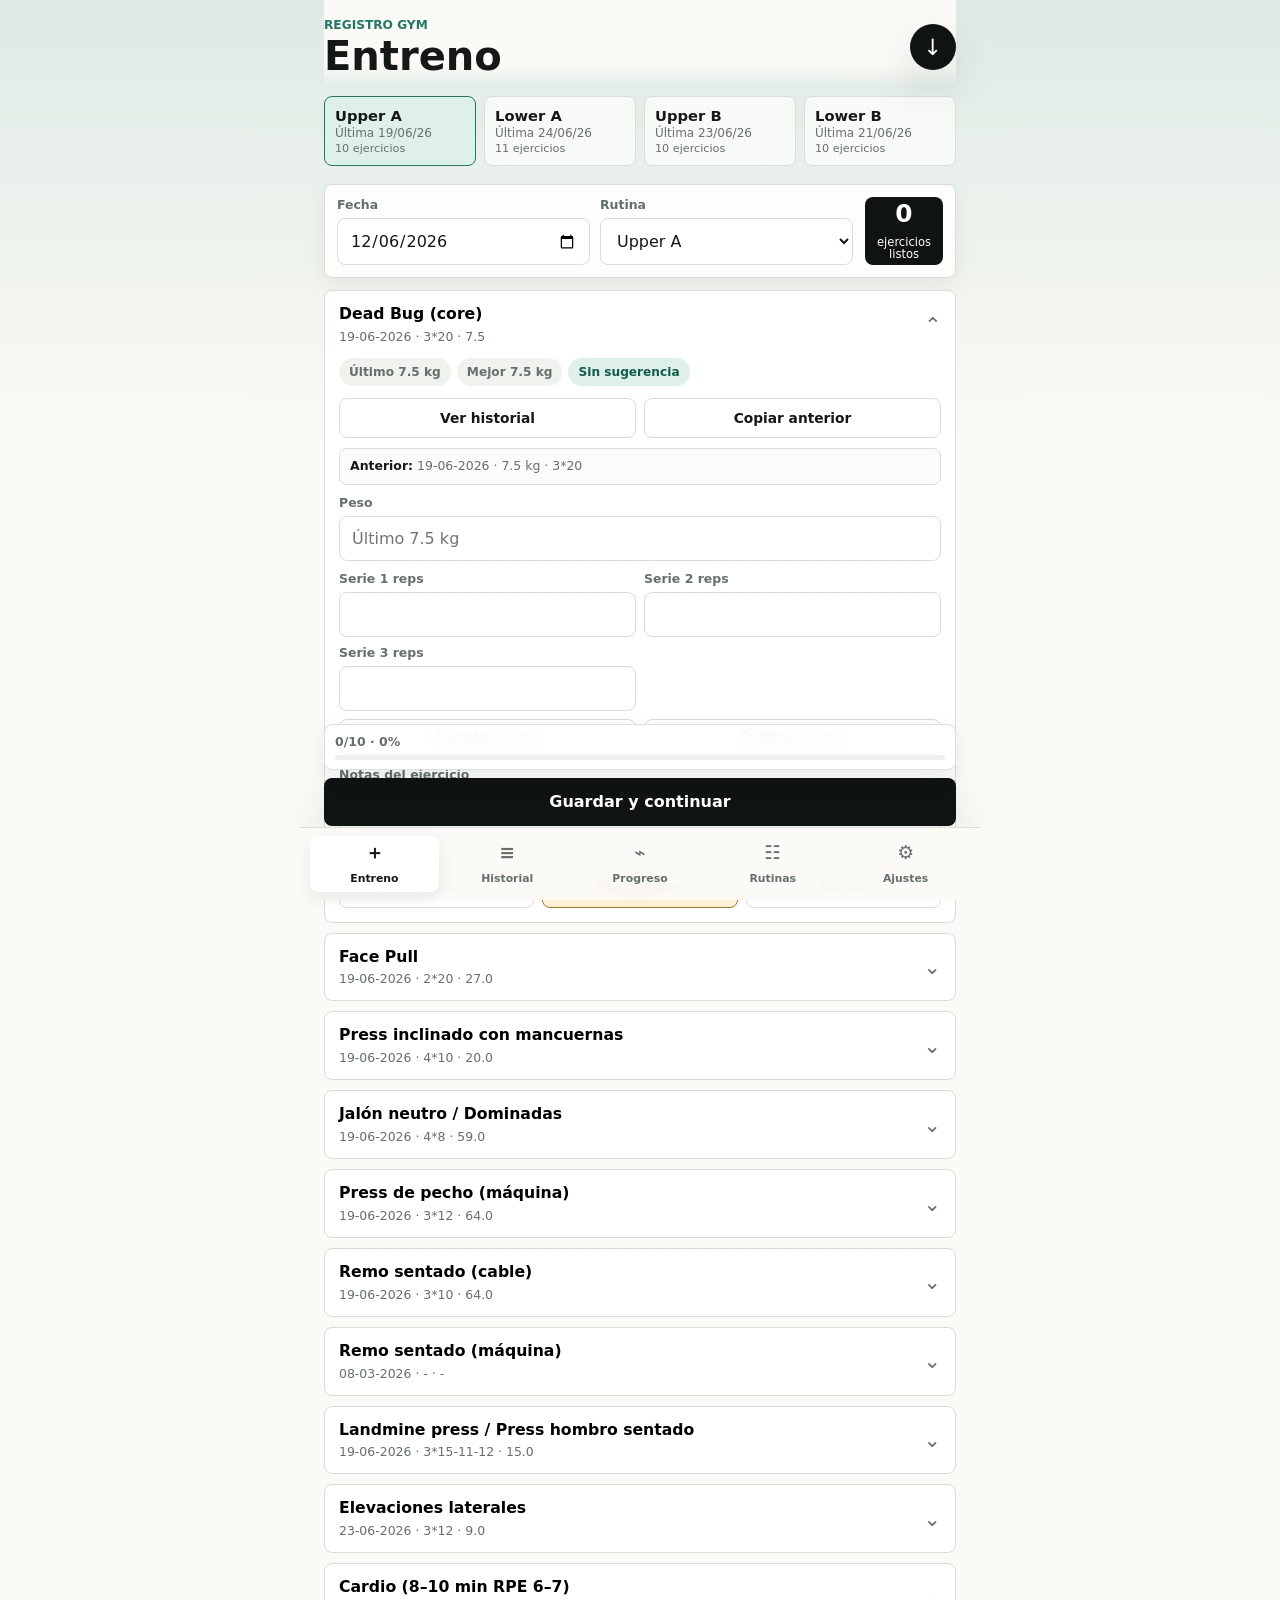
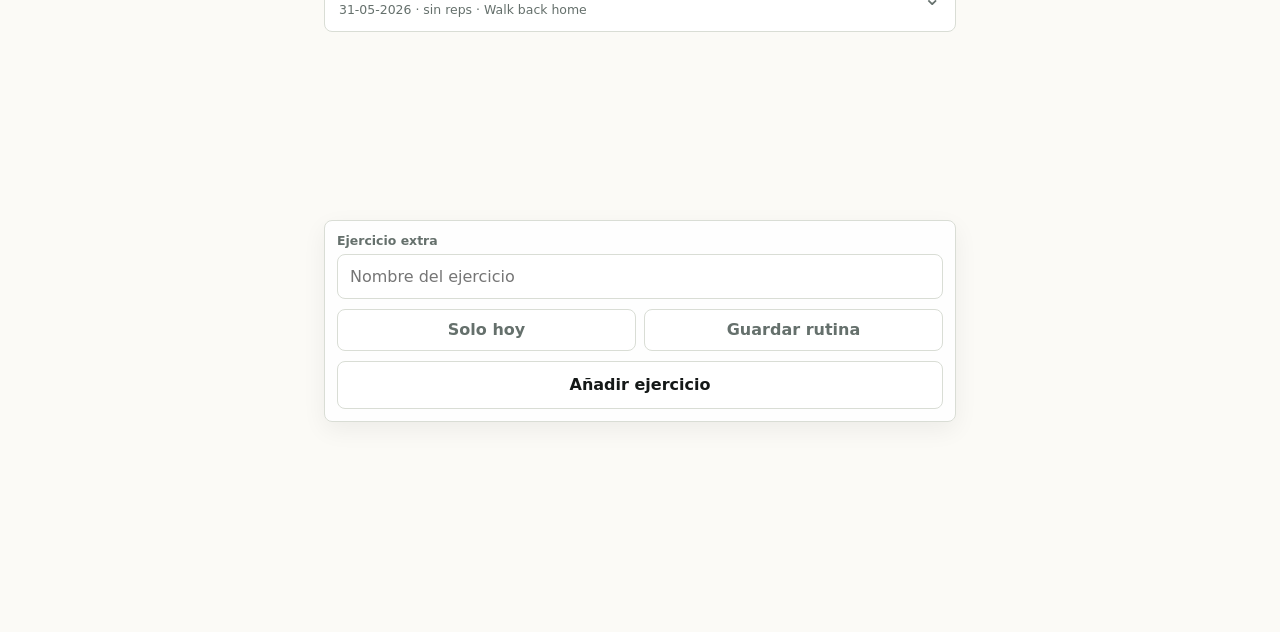
==== preview/save-flow-responsive/index.html @ 77833117 "Add save flow preview page" ====
<!doctype html>
<html lang="es">
  <head>
    <meta charset="utf-8" />
    <meta name="viewport" content="width=device-width, initial-scale=1, viewport-fit=cover" />
    <meta name="theme-color" content="#101313" />
    <title>Registro Gym</title>
    <link rel="manifest" href="./manifest.webmanifest" />
    <link rel="stylesheet" href="./styles.css?v=20260628-save-flow-progress" />
  </head>
  <body>
    <div class="app-shell">
      <header class="topbar">
        <div>
          <p class="eyebrow">Registro Gym</p>
          <h1 id="screenTitle">Entreno</h1>
        </div>
        <button class="icon-button" id="exportCsvButton" type="button" aria-label="Exportar CSV" title="Exportar CSV">
          <span aria-hidden="true">↓</span>
        </button>
      </header>

      <main>
        <section class="view is-active" id="workoutView" aria-labelledby="workoutTab">
          <div class="routine-strip" id="routineStrip"></div>

          <section class="session-panel">
            <div class="session-meta">
              <label>
                <span>Fecha</span>
                <input id="sessionDate" type="date" />
              </label>
              <label>
                <span>Rutina</span>
                <select id="routineSelect"></select>
              </label>
            </div>
            <div class="session-summary">
              <strong id="sessionCount">0</strong>
              <span>ejercicios listos</span>
            </div>
          </section>

          <div class="exercise-list" id="exerciseList"></div>

          <section class="add-exercise-panel">
            <label>
              <span>Ejercicio extra</span>
              <input id="sessionExerciseInput" placeholder="Nombre del ejercicio" />
            </label>
            <div class="add-mode-row">
              <button class="decision-button is-selected" id="addForTodayButton" type="button">Solo hoy</button>
              <button class="decision-button" id="addToRoutineButton" type="button">Guardar rutina</button>
            </div>
            <button class="secondary-button" id="addSessionExerciseButton" type="button">Añadir ejercicio</button>
          </section>

          <div class="sticky-actions">
            <div class="sticky-progress" aria-live="polite">
              <div class="sticky-progress-meta">
                <span id="stickyProgressText">0/0 · 0%</span>
              </div>
              <div class="sticky-progress-track" aria-hidden="true">
                <span id="stickyProgressFill"></span>
              </div>
            </div>
            <button class="primary-button" id="saveProgressButton" type="button">Guardar y continuar</button>
            <button class="secondary-button finish-button" id="finishSessionButton" type="button" hidden>Guardar y terminar</button>
          </div>
        </section>

        <section class="view" id="historyView" aria-labelledby="historyTab">
          <div class="search-row">
            <input id="historySearch" type="search" placeholder="Buscar ejercicio o rutina" />
          </div>
          <div class="history-list" id="historyList"></div>
        </section>

        <section class="view" id="progressView" aria-labelledby="progressTab">
          <section class="metrics-panel">
            <label>
              <span>Fecha</span>
              <input id="metricDate" type="date" />
            </label>
            <label>
              <span>Peso corporal</span>
              <input id="bodyWeightInput" inputmode="decimal" placeholder="kg" />
            </label>
            <label>
              <span>Cintura</span>
              <input id="waistInput" inputmode="decimal" placeholder="cm" />
            </label>
            <button class="secondary-button" id="saveMetricButton" type="button">Añadir medida</button>
          </section>
          <div class="chart-wrap">
            <canvas id="bodyChart" width="720" height="360"></canvas>
          </div>
          <div class="metric-list" id="metricList"></div>
        </section>

        <section class="view" id="routinesView" aria-labelledby="routinesTab">
          <section class="settings-panel">
            <h2>Nueva rutina</h2>
            <div class="routine-create-row">
              <input id="newRoutineInput" placeholder="Nombre de rutina" />
              <button class="secondary-button" id="createRoutineButton" type="button">Crear</button>
            </div>
          </section>
          <div class="routine-manager-list" id="routineManagerList"></div>
        </section>

        <section class="view" id="settingsView" aria-labelledby="settingsTab">
          <section class="settings-panel">
            <h2>Datos</h2>
            <p>La app guarda todo en este navegador. Puedes sacar copia o restaurarla cuando cambies de móvil.</p>
            <div class="settings-actions">
              <button class="secondary-button" id="exportJsonButton" type="button">Exportar copia</button>
              <label class="file-button">
                Importar copia
                <input id="importJsonInput" type="file" accept="application/json" />
              </label>
            </div>
          </section>
          <section class="settings-panel">
            <h2>Progresión</h2>
            <p>Marca “subir” cuando completes el rango con buena técnica. La siguiente vez verás una sugerencia automática.</p>
            <div class="progression-grid">
              <label>
                <span>Subida mancuernas</span>
                <input id="dumbbellStep" inputmode="decimal" />
              </label>
              <label>
                <span>Subida máquina/barra</span>
                <input id="machineStep" inputmode="decimal" />
              </label>
            </div>
          </section>
          <section class="settings-panel">
            <h2>Email resumen</h2>
            <p>Después de guardar en este navegador, la app puede abrir un correo ya preparado para enviártelo.</p>
            <label class="toggle-row">
              <input id="emailSummaryEnabled" type="checkbox" />
              <span>Abrir email resumen al guardar</span>
            </label>
          </section>
        </section>
      </main>

      <nav class="tabbar" aria-label="Navegación principal">
        <button class="tab is-active" id="workoutTab" data-view="workoutView" type="button">
          <span aria-hidden="true">＋</span>
          <span>Entreno</span>
        </button>
        <button class="tab" id="historyTab" data-view="historyView" type="button">
          <span aria-hidden="true">≡</span>
          <span>Historial</span>
        </button>
        <button class="tab" id="progressTab" data-view="progressView" type="button">
          <span aria-hidden="true">⌁</span>
          <span>Progreso</span>
        </button>
        <button class="tab" id="routinesTab" data-view="routinesView" type="button">
          <span aria-hidden="true">☷</span>
          <span>Rutinas</span>
        </button>
        <button class="tab" id="settingsTab" data-view="settingsView" type="button">
          <span aria-hidden="true">⚙</span>
          <span>Ajustes</span>
        </button>
      </nav>
    </div>

    <template id="exerciseCardTemplate">
      <article class="exercise-card">
        <button class="exercise-head" type="button">
          <span>
            <strong class="exercise-name"></strong>
            <small class="exercise-stats"></small>
          </span>
          <span class="chevron" aria-hidden="true">⌄</span>
        </button>
        <div class="exercise-body">
          <div class="quick-stats">
            <span class="pill last-pill"></span>
            <span class="pill best-pill"></span>
            <span class="pill suggest-pill"></span>
          </div>
          <div class="exercise-actions">
            <button class="history-button" type="button">Ver historial</button>
            <button class="copy-previous-button" type="button">Copiar anterior</button>
          </div>
          <div class="previous-summary"></div>
          <div class="set-grid">
            <label>
              <span>Peso</span>
              <input class="weight-input" inputmode="decimal" placeholder="kg" />
            </label>
          </div>
          <div class="sets-panel">
            <div class="sets-list"></div>
            <div class="sets-actions">
              <button class="small-action-button add-set-button" type="button">Añadir serie</button>
              <button class="small-action-button remove-set-button" type="button">Quitar serie</button>
            </div>
          </div>
          <div class="legacy-reps"></div>
          <label class="notes-field">
            <span>Notas del ejercicio</span>
            <textarea class="notes-input" rows="2" placeholder="Cambié de máquina, banco a 30°, última serie dura..."></textarea>
          </label>
          <div class="decision-row">
            <button class="decision-button" data-decision="progress" type="button">Subir</button>
            <button class="decision-button" data-decision="hold" type="button">Mantener</button>
            <button class="decision-button" data-decision="deload" type="button">Bajar</button>
          </div>
        </div>
      </article>
    </template>

    <div class="toast" id="toast" role="status" aria-live="polite"></div>
    <div class="modal" id="exerciseModal" aria-hidden="true">
      <div class="modal-backdrop" data-close-modal></div>
      <section class="modal-sheet" role="dialog" aria-modal="true" aria-labelledby="modalTitle">
        <header class="modal-head">
          <div>
            <p class="eyebrow">Historial</p>
            <h2 id="modalTitle"></h2>
          </div>
          <button class="icon-button modal-close" type="button" data-close-modal aria-label="Cerrar" title="Cerrar">×</button>
        </header>
        <div class="exercise-timeline" id="exerciseTimeline"></div>
      </section>
    </div>
    <script src="./seed-history.js?v=20260628-save-flow-progress"></script>
    <script src="./app.js?v=20260628-save-flow-progress"></script>
  </body>
</html>
---- preview/save-flow-responsive/styles.css ----
:root {
  color-scheme: light;
  --ink: #141817;
  --muted: #65706c;
  --line: #d9ddd5;
  --paper: #fbfaf6;
  --surface: #ffffff;
  --dark: #101313;
  --accent: #1f7a64;
  --accent-soft: #dff0ea;
  --amber: #b96f18;
  --rose: #b34b55;
  --shadow: 0 18px 45px rgba(19, 24, 23, 0.12);
  font-family: Inter, ui-sans-serif, system-ui, -apple-system, BlinkMacSystemFont, "Segoe UI", sans-serif;
}

* {
  box-sizing: border-box;
}

html {
  min-height: 100%;
  background: var(--paper);
}

body {
  min-height: 100%;
  margin: 0;
  color: var(--ink);
  background:
    linear-gradient(180deg, rgba(31, 122, 100, 0.13), transparent 28rem),
    var(--paper);
}

body.modal-open {
  overflow: hidden;
}

button,
input,
select,
textarea {
  font: inherit;
}

button {
  cursor: pointer;
}

.app-shell {
  width: min(100%, 680px);
  min-height: 100vh;
  margin: 0 auto;
  padding: env(safe-area-inset-top) 16px calc(92px + env(safe-area-inset-bottom));
}

.topbar {
  position: sticky;
  top: 0;
  z-index: 8;
  display: flex;
  align-items: center;
  justify-content: space-between;
  gap: 16px;
  padding: 18px 0 12px;
  background: linear-gradient(180deg, var(--paper) 72%, rgba(244, 241, 235, 0));
}

.eyebrow {
  margin: 0 0 4px;
  color: var(--accent);
  font-size: 0.76rem;
  font-weight: 800;
  letter-spacing: 0;
  text-transform: uppercase;
}

h1,
h2,
p {
  margin-top: 0;
}

h1 {
  margin-bottom: 0;
  font-size: clamp(1.75rem, 8vw, 2.5rem);
  line-height: 1;
  letter-spacing: 0;
}

h2 {
  font-size: 1rem;
  margin-bottom: 8px;
}

.icon-button {
  display: grid;
  width: 46px;
  height: 46px;
  place-items: center;
  border: 0;
  border-radius: 50%;
  color: #fff;
  background: var(--dark);
  box-shadow: var(--shadow);
  font-size: 1.4rem;
}

.view {
  display: none;
}

.view.is-active {
  display: block;
}

.routine-strip {
  display: grid;
  grid-auto-flow: column;
  grid-auto-columns: minmax(132px, 1fr);
  gap: 8px;
  margin: 8px -16px 14px;
  padding: 0 16px 4px;
  overflow-x: auto;
  scrollbar-width: none;
}

.routine-chip {
  min-height: 70px;
  border: 1px solid var(--line);
  border-radius: 8px;
  padding: 9px 10px;
  color: var(--muted);
  background: rgba(255, 255, 255, 0.72);
  text-align: left;
}

.routine-chip strong,
.routine-chip span,
.routine-chip small {
  display: block;
}

.routine-chip strong {
  color: var(--ink);
  font-size: 0.92rem;
}

.routine-chip span {
  margin-top: 2px;
  font-size: 0.75rem;
}

.routine-chip small {
  margin-top: 2px;
  color: var(--muted);
  font-size: 0.7rem;
}

.routine-chip.is-active {
  border-color: var(--accent);
  background: var(--accent-soft);
}

.session-panel,
.metrics-panel,
.settings-panel,
.add-exercise-panel,
.routine-manager-card {
  border: 1px solid var(--line);
  border-radius: 8px;
  background: rgba(255, 255, 255, 0.86);
  box-shadow: 0 8px 24px rgba(19, 24, 23, 0.06);
}

.session-panel {
  display: grid;
  grid-template-columns: 1fr auto;
  gap: 12px;
  align-items: stretch;
  margin-bottom: 12px;
  padding: 12px;
}

.session-meta,
.progression-grid {
  display: grid;
  grid-template-columns: 1fr 1fr;
  gap: 10px;
}

.session-meta {
  grid-template-columns: 1fr 1fr;
}

label span {
  display: block;
  margin-bottom: 6px;
  color: var(--muted);
  font-size: 0.78rem;
  font-weight: 700;
}

input,
select,
textarea {
  width: 100%;
  max-width: 100%;
  box-sizing: border-box;
  border: 1px solid var(--line);
  border-radius: 8px;
  padding: 12px;
  color: var(--ink);
  background: #fff;
  outline: none;
}

textarea {
  resize: vertical;
}

input:focus,
select:focus,
textarea:focus {
  border-color: var(--accent);
  box-shadow: 0 0 0 3px rgba(31, 122, 100, 0.14);
}

.session-summary {
  display: grid;
  grid-column: 2;
  grid-row: 1;
  min-width: 78px;
  place-items: center;
  border-radius: 8px;
  color: #fff;
  background: var(--dark);
  text-align: center;
}

.session-summary strong {
  font-size: 1.55rem;
  line-height: 1;
}

.session-summary span {
  max-width: 64px;
  font-size: 0.72rem;
  line-height: 1.05;
}

.exercise-list,
.history-list,
.metric-list,
.routine-manager-list {
  display: grid;
  gap: 10px;
}

#workoutView .exercise-list {
  padding-bottom: clamp(8rem, 20vh, 11rem);
}

.exercise-card {
  border: 1px solid var(--line);
  border-radius: 8px;
  overflow: hidden;
  background: var(--surface);
}

.exercise-card.is-complete {
  border-color: #1f7a64;
  background: #f2fbf6;
  box-shadow: 0 8px 24px rgba(31, 122, 100, 0.12);
}

.exercise-card.is-complete .exercise-head {
  background: #dff0ea;
}

.exercise-card.is-complete .exercise-name::after {
  content: " ✓";
  color: #0e5d4a;
}

.exercise-card.is-complete .exercise-stats {
  color: #0e5d4a;
  font-weight: 800;
}

.exercise-stats .complete-label {
  color: #0e5d4a;
}

.exercise-stats .status-badge {
  display: inline-flex;
  margin: 3px 4px 0;
  vertical-align: middle;
}

.exercise-head {
  display: flex;
  width: 100%;
  align-items: center;
  justify-content: space-between;
  gap: 14px;
  border: 0;
  padding: 14px;
  background: transparent;
  text-align: left;
}

.exercise-name,
.exercise-stats {
  display: block;
}

.exercise-name {
  font-size: 0.98rem;
  line-height: 1.2;
}

.exercise-stats {
  margin-top: 5px;
  color: var(--muted);
  font-size: 0.78rem;
}

.chevron {
  flex: 0 0 auto;
  color: var(--muted);
  font-size: 1.3rem;
}

.exercise-card.is-open .chevron {
  transform: rotate(180deg);
}

.exercise-body {
  display: none;
  padding: 0 14px 14px;
}

.exercise-card.is-open .exercise-body {
  display: block;
}

.quick-stats {
  display: flex;
  flex-wrap: wrap;
  gap: 6px;
  margin-bottom: 12px;
}

.exercise-actions {
  display: grid;
  grid-template-columns: 1fr 1fr;
  gap: 8px;
  margin-bottom: 10px;
}

.history-button,
.copy-previous-button {
  display: inline-flex;
  width: 100%;
  min-height: 40px;
  align-items: center;
  justify-content: center;
  border: 1px solid var(--line);
  border-radius: 8px;
  color: var(--ink);
  background: #fff;
  font-size: 0.86rem;
  font-weight: 850;
}

.copy-previous-button:disabled {
  color: #9aa29e;
  background: #f2f4f1;
}

.previous-summary,
.legacy-reps {
  margin-bottom: 10px;
  border: 1px solid var(--line);
  border-radius: 8px;
  padding: 9px 10px;
  color: var(--muted);
  background: #fbfcfa;
  font-size: 0.78rem;
  line-height: 1.35;
}

.previous-summary strong,
.legacy-reps strong {
  color: var(--ink);
}

.previous-summary small {
  display: block;
  margin-top: 4px;
}

.pill {
  border-radius: 999px;
  padding: 7px 10px;
  color: var(--muted);
  background: #f0f2ee;
  font-size: 0.76rem;
  font-weight: 700;
}

.suggest-pill {
  color: #0e5d4a;
  background: var(--accent-soft);
}

.set-grid {
  display: grid;
  grid-template-columns: 1fr;
  gap: 10px;
}

.sets-panel {
  display: grid;
  gap: 8px;
  margin-top: 10px;
}

.sets-list {
  display: grid;
  grid-template-columns: repeat(2, minmax(0, 1fr));
  gap: 8px;
}

.set-reps-row {
  min-width: 0;
}

.sets-actions {
  display: grid;
  grid-template-columns: 1fr 1fr;
  gap: 8px;
}

.small-action-button {
  min-height: 38px;
  border: 1px solid var(--line);
  border-radius: 8px;
  color: var(--ink);
  background: #fff;
  font-weight: 800;
}

.small-action-button:disabled {
  color: #9aa29e;
  background: #f2f4f1;
}

.notes-field {
  display: block;
  margin-top: 10px;
}

.decision-row {
  display: grid;
  grid-template-columns: repeat(3, 1fr);
  gap: 8px;
  margin-top: 10px;
}

.add-exercise-panel {
  display: grid;
  gap: 10px;
  margin-top: 12px;
  padding: 12px;
}

.add-mode-row {
  display: grid;
  grid-template-columns: 1fr 1fr;
  gap: 8px;
}

.decision-button {
  min-height: 42px;
  border: 1px solid var(--line);
  border-radius: 8px;
  color: var(--muted);
  background: #fff;
  font-weight: 800;
}

.decision-button.is-selected[data-decision="progress"] {
  border-color: var(--accent);
  color: #0e5d4a;
  background: var(--accent-soft);
}

.decision-button.is-selected[data-decision="hold"] {
  border-color: var(--amber);
  color: #7c4708;
  background: #fff0d8;
}

.decision-button.is-selected[data-decision="deload"] {
  border-color: var(--rose);
  color: #7d2f37;
  background: #ffe5e8;
}

.sticky-actions {
  position: sticky;
  bottom: calc(74px + env(safe-area-inset-bottom));
  z-index: 5;
  display: grid;
  gap: 8px;
  margin-top: 16px;
}

.sticky-progress {
  display: grid;
  gap: 6px;
  border: 1px solid rgba(217, 221, 213, 0.88);
  border-radius: 8px;
  padding: 9px 10px;
  background: rgba(255, 255, 255, 0.94);
  box-shadow: 0 8px 22px rgba(19, 24, 23, 0.08);
  backdrop-filter: blur(14px);
}

.sticky-progress-meta {
  display: flex;
  align-items: center;
  justify-content: space-between;
  color: var(--muted);
  font-size: 0.78rem;
  font-weight: 850;
}

.sticky-progress-track {
  height: 5px;
  border-radius: 999px;
  background: #eef1ed;
  overflow: hidden;
}

.sticky-progress-track span {
  display: block;
  width: 0%;
  height: 100%;
  border-radius: inherit;
  background: var(--accent);
  transition: width 180ms ease;
}

.primary-button,
.secondary-button,
.file-button {
  display: inline-flex;
  min-height: 48px;
  align-items: center;
  justify-content: center;
  border-radius: 8px;
  padding: 0 16px;
  font-weight: 850;
}

.primary-button {
  width: 100%;
  border: 0;
  color: #fff;
  background: var(--dark);
  box-shadow: var(--shadow);
}

.finish-button[hidden] {
  display: none;
}

.secondary-button,
.file-button {
  border: 1px solid var(--line);
  color: var(--ink);
  background: #fff;
}

.search-row {
  margin-bottom: 12px;
}

.history-item,
.metric-item {
  border: 1px solid var(--line);
  border-radius: 8px;
  padding: 12px;
  background: var(--surface);
}

.history-top,
.metric-item {
  display: flex;
  align-items: flex-start;
  justify-content: space-between;
  gap: 12px;
}

.history-top strong {
  display: block;
  line-height: 1.2;
}

.history-top small,
.history-detail,
.metric-item span {
  color: var(--muted);
  font-size: 0.8rem;
}

.history-detail {
  margin-top: 8px;
}

.status-badge {
  flex: 0 0 auto;
  border-radius: 999px;
  padding: 5px 8px;
  background: #f0f2ee;
  font-size: 0.72rem;
  font-weight: 800;
}

.status-progress {
  color: #0e5d4a;
  background: var(--accent-soft);
}

.status-hold {
  color: #7c4708;
  background: #fff0d8;
}

.status-deload {
  color: #7d2f37;
  background: #ffe5e8;
}

.metrics-panel,
.settings-panel {
  display: grid;
  gap: 10px;
  margin-bottom: 12px;
  padding: 12px;
}

.chart-wrap {
  margin-bottom: 12px;
  border: 1px solid var(--line);
  border-radius: 8px;
  padding: 10px;
  background: var(--surface);
}

canvas {
  display: block;
  width: 100%;
  height: auto;
}

.settings-panel p {
  margin-bottom: 4px;
  color: var(--muted);
  line-height: 1.45;
}

.settings-actions {
  display: grid;
  grid-template-columns: 1fr 1fr;
  gap: 10px;
}

.toggle-row {
  display: grid;
  grid-template-columns: auto 1fr;
  gap: 10px;
  align-items: center;
  border: 1px solid var(--line);
  border-radius: 8px;
  padding: 12px;
  background: #fff;
}

.toggle-row input {
  width: 20px;
  height: 20px;
}

.toggle-row span {
  margin: 0;
  color: var(--ink);
  font-size: 0.9rem;
}

.routine-create-row {
  display: grid;
  grid-template-columns: 1fr auto;
  gap: 10px;
}

.routine-manager-card {
  display: grid;
  gap: 10px;
  padding: 12px;
}

.routine-manager-head {
  display: grid;
  grid-template-columns: 1fr auto;
  gap: 8px;
  align-items: center;
}

.routine-exercise-list {
  display: grid;
  gap: 6px;
}

.routine-exercise-row {
  display: grid;
  grid-template-columns: 1fr auto;
  gap: 8px;
  align-items: center;
  border: 1px solid var(--line);
  border-radius: 8px;
  padding: 8px 8px 8px 10px;
  background: #fff;
}

.routine-exercise-row span {
  min-width: 0;
  overflow-wrap: anywhere;
  font-size: 0.88rem;
  line-height: 1.25;
}

.small-icon-button {
  display: grid;
  width: 34px;
  height: 34px;
  place-items: center;
  border: 1px solid var(--line);
  border-radius: 8px;
  color: var(--muted);
  background: #fff;
  font-weight: 900;
}

.routine-add-row {
  display: grid;
  grid-template-columns: 1fr auto;
  gap: 8px;
}

.file-button input {
  display: none;
}

.tabbar {
  position: fixed;
  right: 0;
  bottom: 0;
  left: 0;
  z-index: 10;
  display: grid;
  grid-template-columns: repeat(5, 1fr);
  gap: 4px;
  width: min(100%, 680px);
  margin: 0 auto;
  padding: 8px 10px calc(8px + env(safe-area-inset-bottom));
  border-top: 1px solid rgba(217, 221, 213, 0.9);
  background: rgba(251, 250, 246, 0.94);
  backdrop-filter: blur(18px);
}

.tab {
  display: grid;
  min-width: 0;
  min-height: 56px;
  place-items: center;
  border: 0;
  border-radius: 8px;
  color: var(--muted);
  background: transparent;
  font-size: 0.68rem;
  font-weight: 800;
}

.tab span:first-child {
  font-size: 1.18rem;
  line-height: 1;
}

.tab.is-active {
  color: var(--ink);
  background: #fff;
  box-shadow: 0 6px 18px rgba(19, 24, 23, 0.08);
}

.toast {
  position: fixed;
  right: 16px;
  bottom: calc(90px + env(safe-area-inset-bottom));
  left: 16px;
  z-index: 20;
  display: none;
  max-width: 480px;
  margin: 0 auto;
  border-radius: 8px;
  padding: 12px 14px;
  color: #fff;
  background: var(--dark);
  box-shadow: var(--shadow);
  text-align: center;
  font-weight: 800;
}

.toast.is-visible {
  display: block;
}

.modal {
  position: fixed;
  inset: 0;
  z-index: 30;
  display: none;
}

.modal.is-open {
  display: block;
}

.modal-backdrop {
  position: absolute;
  inset: 0;
  background: rgba(16, 19, 19, 0.48);
}

.modal-sheet {
  position: absolute;
  right: 0;
  bottom: 0;
  left: 0;
  display: grid;
  grid-template-rows: auto 1fr;
  width: min(100%, 680px);
  max-height: min(78vh, 720px);
  margin: 0 auto;
  border-radius: 8px 8px 0 0;
  background: var(--paper);
  box-shadow: 0 -24px 60px rgba(16, 19, 19, 0.24);
  overflow: hidden;
}

.modal-head {
  display: flex;
  align-items: flex-start;
  justify-content: space-between;
  gap: 12px;
  padding: 16px;
  border-bottom: 1px solid var(--line);
  background: rgba(255, 255, 255, 0.84);
}

.modal-head h2 {
  margin-bottom: 0;
  font-size: 1.08rem;
  line-height: 1.2;
}

.modal-close {
  width: 42px;
  height: 42px;
  box-shadow: none;
  font-size: 1.35rem;
}

.exercise-timeline {
  display: grid;
  align-content: start;
  gap: 8px;
  padding: 12px 16px calc(18px + env(safe-area-inset-bottom));
  overflow-y: auto;
}

.timeline-row,
.timeline-empty {
  border: 1px solid var(--line);
  border-radius: 8px;
  background: var(--surface);
}

.timeline-row {
  display: grid;
  grid-template-columns: minmax(74px, 0.7fr) minmax(0, 1.4fr) auto;
  gap: 10px;
  align-items: start;
  padding: 12px;
}

.timeline-date strong,
.timeline-date span,
.timeline-main strong,
.timeline-main span,
.timeline-main small {
  display: block;
}

.timeline-date strong {
  font-size: 0.92rem;
}

.timeline-date span,
.timeline-main span,
.timeline-main small {
  color: var(--muted);
  font-size: 0.78rem;
  line-height: 1.25;
}

.timeline-main strong {
  margin-bottom: 3px;
  font-size: 1rem;
}

.timeline-main small {
  margin-top: 5px;
}

.timeline-empty {
  padding: 16px;
  color: var(--muted);
  text-align: center;
}

@media (min-width: 620px) {
  .app-shell {
    padding-right: 24px;
    padding-left: 24px;
  }

  .routine-strip {
    margin-right: -24px;
    margin-left: -24px;
    padding-right: 24px;
    padding-left: 24px;
  }
}

@media (max-width: 767px) {
  .session-panel {
    grid-template-columns: minmax(0, 1fr);
  }

  .session-meta {
    grid-template-columns: repeat(2, minmax(0, 1fr));
    min-width: 0;
  }

  .session-meta label,
  .session-meta input,
  .session-meta select {
    min-width: 0;
  }

  .session-summary {
    grid-column: auto;
    grid-row: auto;
    min-height: 64px;
  }
}

@media (max-width: 390px) {
  .session-panel,
  .session-meta,
  .sets-list,
  .settings-actions,
  .progression-grid,
  .routine-create-row,
  .routine-manager-head,
  .routine-add-row {
    grid-template-columns: 1fr;
  }

  .session-summary {
    grid-column: auto;
    grid-row: auto;
    min-height: 64px;
  }

  .timeline-row {
    grid-template-columns: 1fr;
  }

  .timeline-row .status-badge {
    justify-self: start;
  }
}
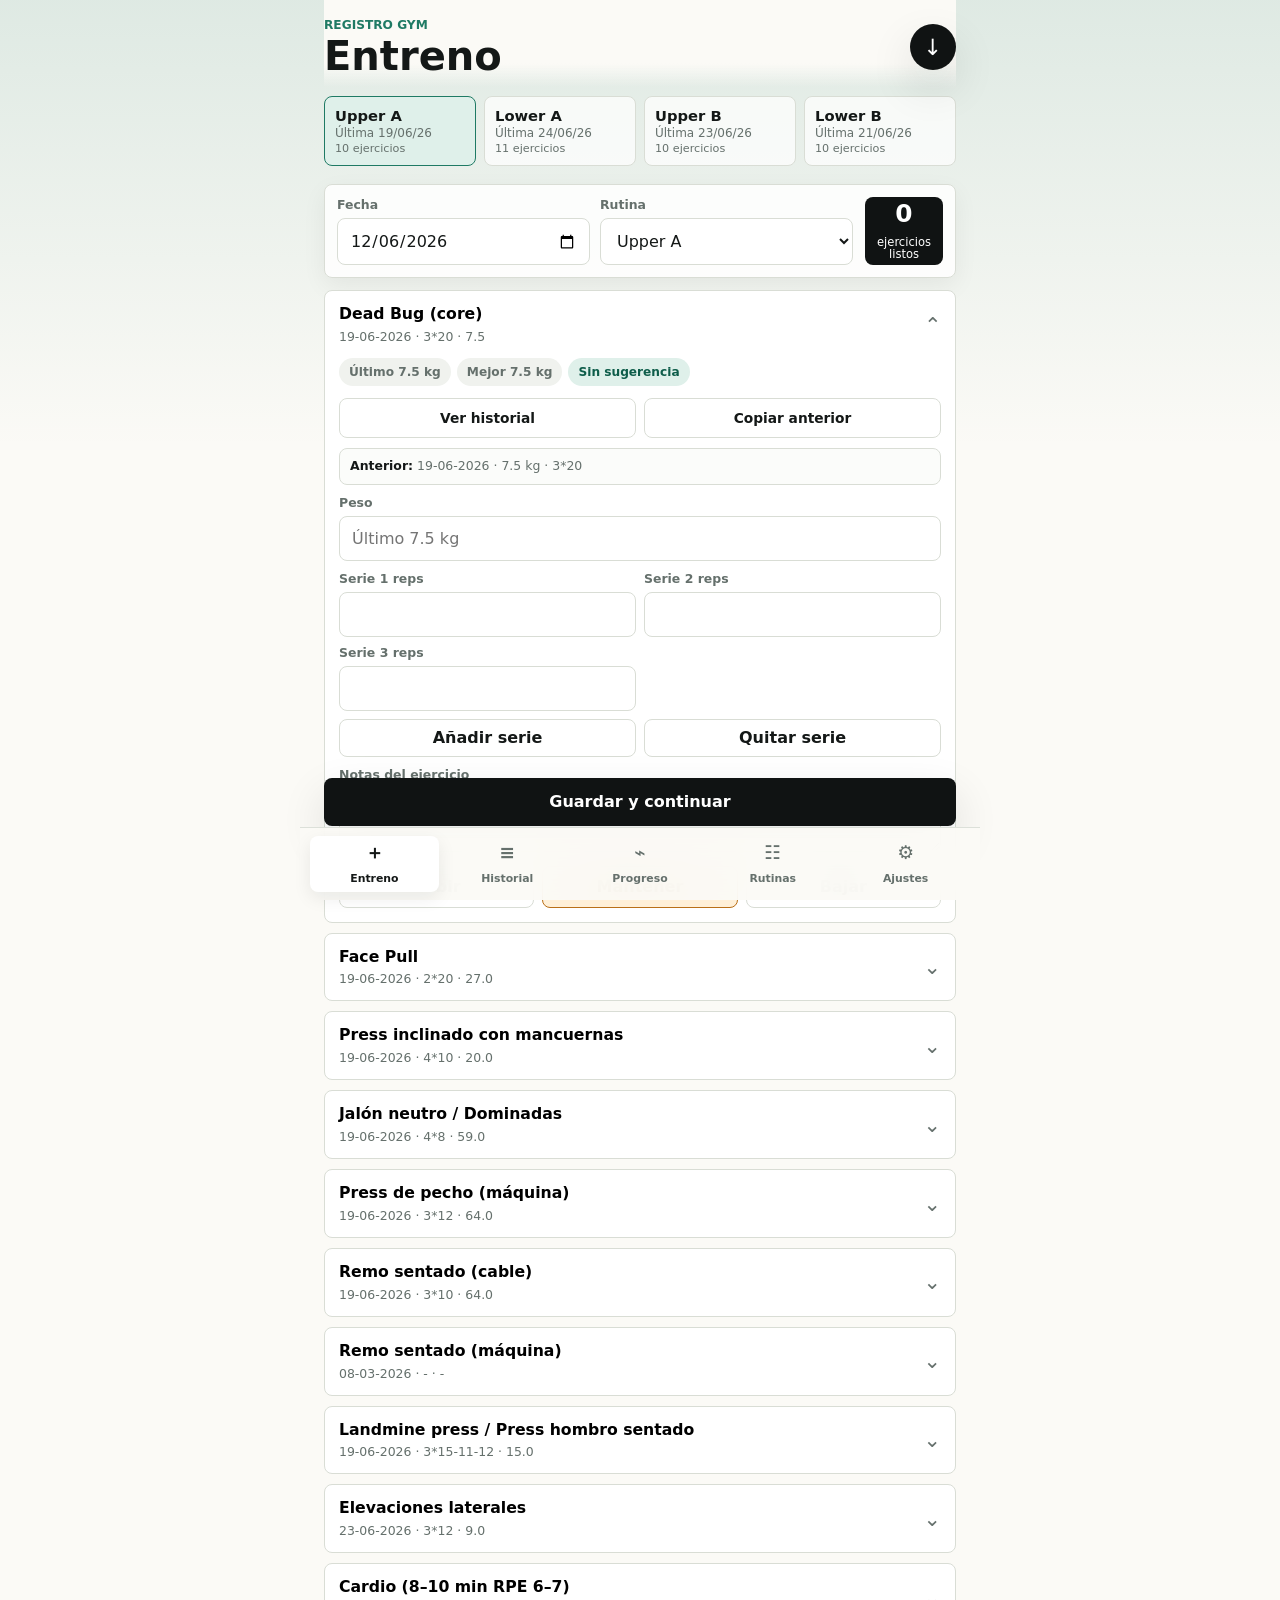
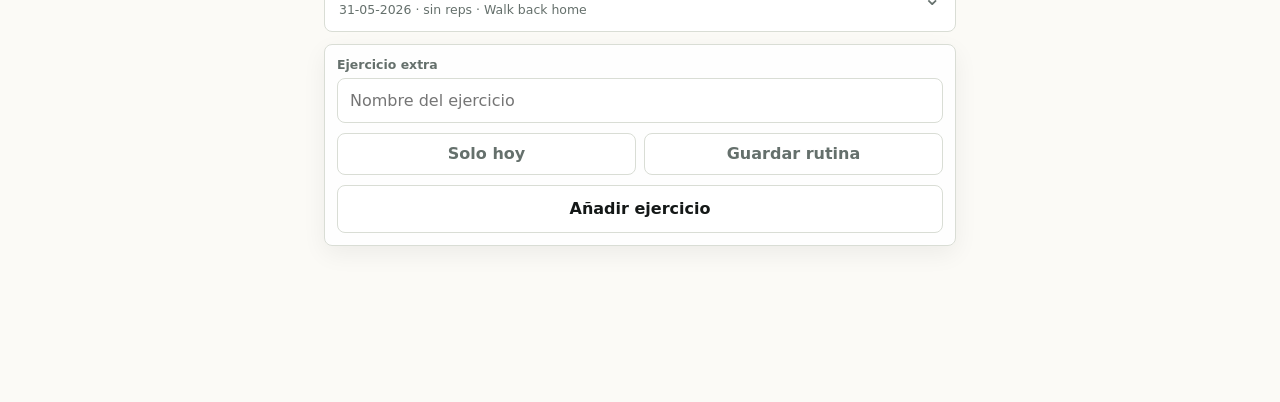
==== commit 2e5ae7bf: "Add save flow preview page" ====
--- a/preview/save-flow-responsive/index.html
+++ b/preview/save-flow-responsive/index.html
@@ -6,7 +6,7 @@
     <meta name="theme-color" content="#101313" />
     <title>Registro Gym</title>
     <link rel="manifest" href="./manifest.webmanifest" />
-    <link rel="stylesheet" href="./styles.css?v=20260628-save-flow-progress" />
+    <link rel="stylesheet" href="./styles.css?v=20260628-save-flow-preview-3" />
   </head>
   <body>
     <div class="app-shell">
@@ -56,14 +56,6 @@
           </section>
 
           <div class="sticky-actions">
-            <div class="sticky-progress" aria-live="polite">
-              <div class="sticky-progress-meta">
-                <span id="stickyProgressText">0/0 · 0%</span>
-              </div>
-              <div class="sticky-progress-track" aria-hidden="true">
-                <span id="stickyProgressFill"></span>
-              </div>
-            </div>
             <button class="primary-button" id="saveProgressButton" type="button">Guardar y continuar</button>
             <button class="secondary-button finish-button" id="finishSessionButton" type="button" hidden>Guardar y terminar</button>
           </div>
@@ -231,7 +223,7 @@
         <div class="exercise-timeline" id="exerciseTimeline"></div>
       </section>
     </div>
-    <script src="./seed-history.js?v=20260628-save-flow-progress"></script>
-    <script src="./app.js?v=20260628-save-flow-progress"></script>
+    <script src="./seed-history.js?v=20260628-save-flow-preview-3"></script>
+    <script src="./app.js?v=20260628-save-flow-preview-3"></script>
   </body>
 </html>
--- a/preview/save-flow-responsive/styles.css
+++ b/preview/save-flow-responsive/styles.css
@@ -257,10 +257,6 @@
   gap: 10px;
 }
 
-#workoutView .exercise-list {
-  padding-bottom: clamp(8rem, 20vh, 11rem);
-}
-
 .exercise-card {
   border: 1px solid var(--line);
   border-radius: 8px;
@@ -516,42 +512,6 @@
   display: grid;
   gap: 8px;
   margin-top: 16px;
-}
-
-.sticky-progress {
-  display: grid;
-  gap: 6px;
-  border: 1px solid rgba(217, 221, 213, 0.88);
-  border-radius: 8px;
-  padding: 9px 10px;
-  background: rgba(255, 255, 255, 0.94);
-  box-shadow: 0 8px 22px rgba(19, 24, 23, 0.08);
-  backdrop-filter: blur(14px);
-}
-
-.sticky-progress-meta {
-  display: flex;
-  align-items: center;
-  justify-content: space-between;
-  color: var(--muted);
-  font-size: 0.78rem;
-  font-weight: 850;
-}
-
-.sticky-progress-track {
-  height: 5px;
-  border-radius: 999px;
-  background: #eef1ed;
-  overflow: hidden;
-}
-
-.sticky-progress-track span {
-  display: block;
-  width: 0%;
-  height: 100%;
-  border-radius: inherit;
-  background: var(--accent);
-  transition: width 180ms ease;
 }
 
 .primary-button,
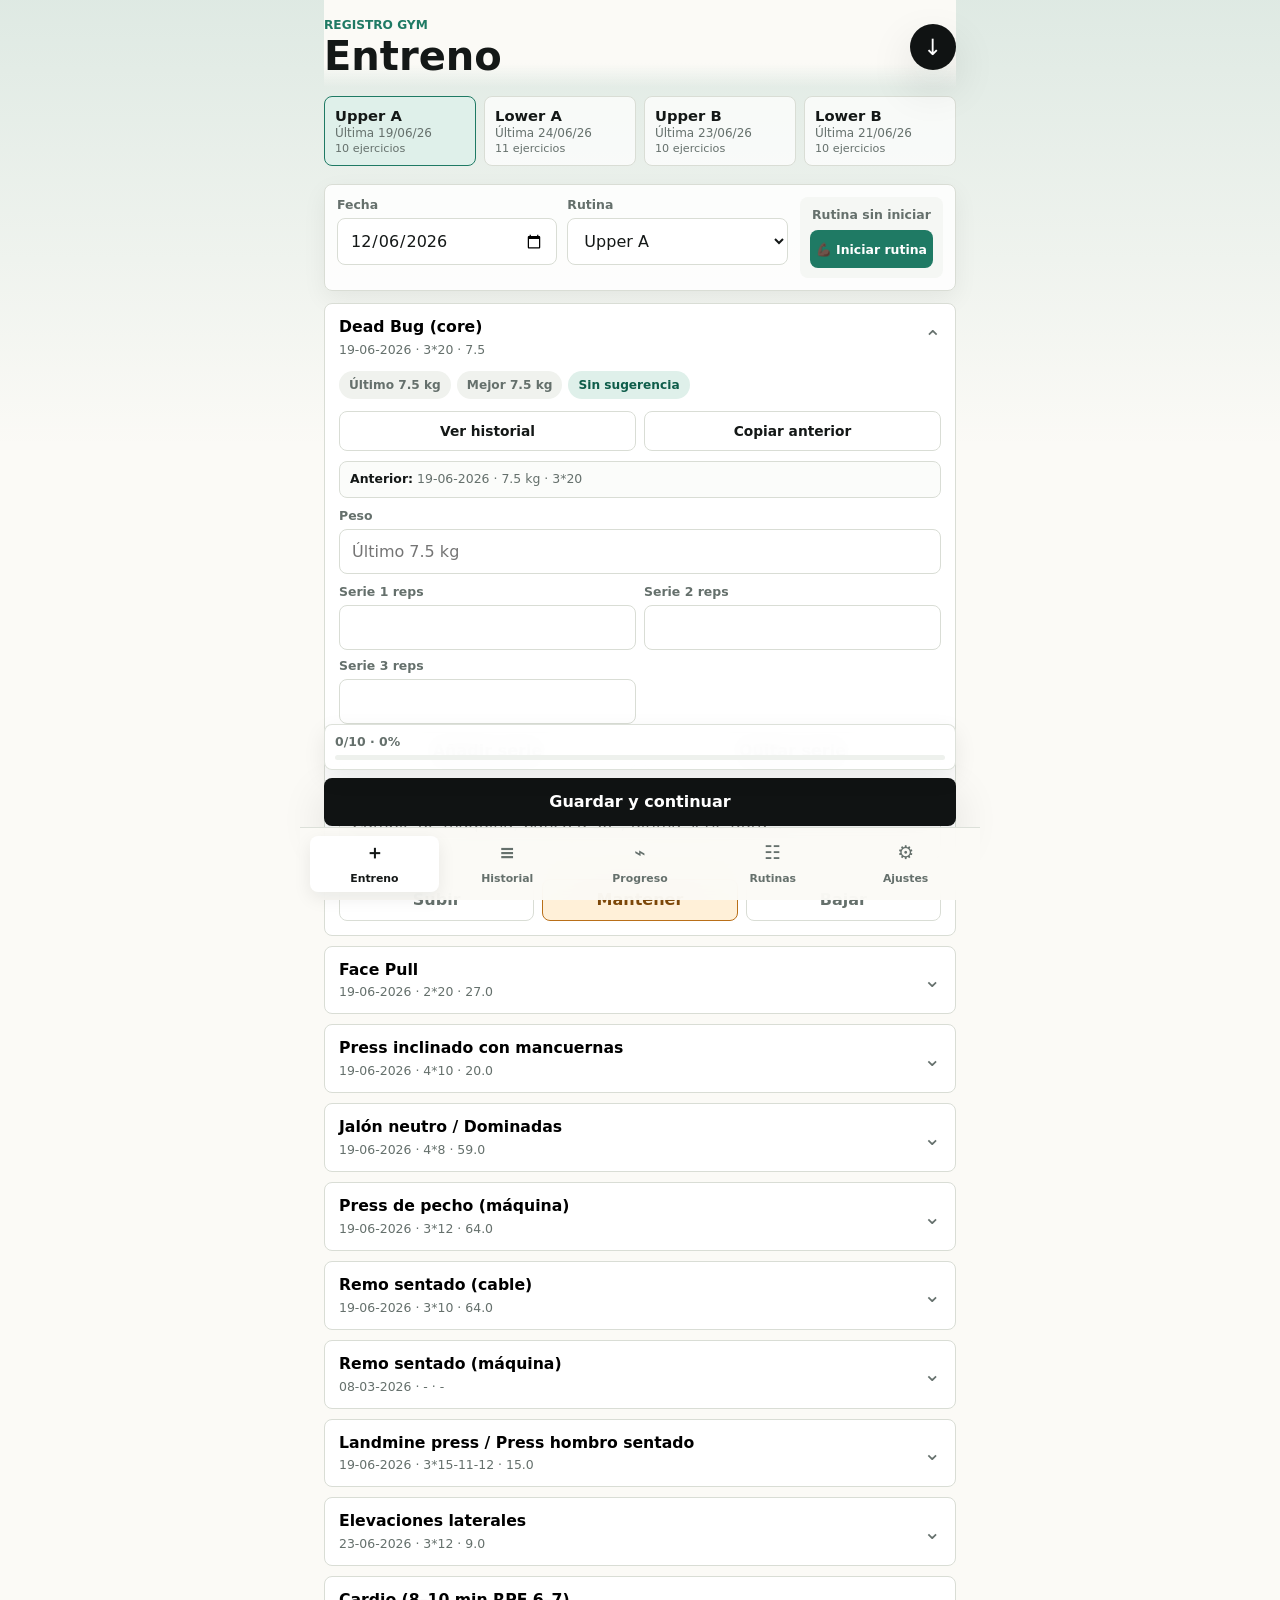
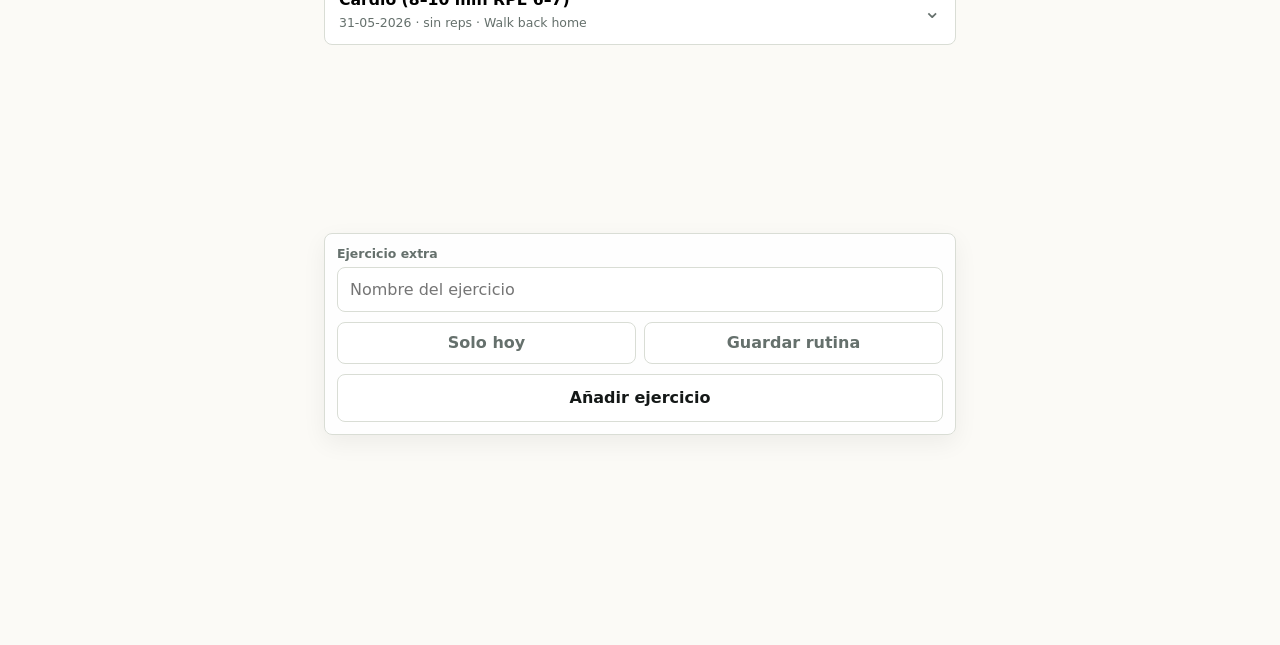
==== commit 568f3b96: "Save flow" ====
--- a/preview/save-flow-responsive/index.html
+++ b/preview/save-flow-responsive/index.html
@@ -6,7 +6,7 @@
     <meta name="theme-color" content="#101313" />
     <title>Registro Gym</title>
     <link rel="manifest" href="./manifest.webmanifest" />
-    <link rel="stylesheet" href="./styles.css?v=20260628-save-flow-preview-3" />
+    <link rel="stylesheet" href="./styles.css?v=20260628-session-timestamps" />
   </head>
   <body>
     <div class="app-shell">
@@ -35,9 +35,18 @@
                 <select id="routineSelect"></select>
               </label>
             </div>
-            <div class="session-summary">
-              <strong id="sessionCount">0</strong>
-              <span>ejercicios listos</span>
+            <div class="session-start-panel" id="sessionStartPanel">
+              <span id="sessionStartStatus">Rutina sin iniciar</span>
+              <button class="start-session-button" id="startSessionButton" type="button">💪🏿 Iniciar rutina</button>
+            </div>
+          </section>
+
+          <section class="long-session-alert" id="longSessionAlert" hidden>
+            <strong>Sesión activa desde hace más de 70 min.</strong>
+            <span>Revisa si quieres guardar y terminar esta rutina.</span>
+            <div>
+              <button class="secondary-button" id="longSessionFinishButton" type="button">Guardar y terminar</button>
+              <button class="secondary-button" id="longSessionContinueButton" type="button">Seguir entrenando</button>
             </div>
           </section>
 
@@ -56,6 +65,14 @@
           </section>
 
           <div class="sticky-actions">
+            <div class="sticky-progress" aria-live="polite">
+              <div class="sticky-progress-meta">
+                <span id="stickyProgressText">0/0 · 0%</span>
+              </div>
+              <div class="sticky-progress-track" aria-hidden="true">
+                <span id="stickyProgressFill"></span>
+              </div>
+            </div>
             <button class="primary-button" id="saveProgressButton" type="button">Guardar y continuar</button>
             <button class="secondary-button finish-button" id="finishSessionButton" type="button" hidden>Guardar y terminar</button>
           </div>
@@ -223,7 +240,7 @@
         <div class="exercise-timeline" id="exerciseTimeline"></div>
       </section>
     </div>
-    <script src="./seed-history.js?v=20260628-save-flow-preview-3"></script>
-    <script src="./app.js?v=20260628-save-flow-preview-3"></script>
+    <script src="./seed-history.js?v=20260628-session-timestamps"></script>
+    <script src="./app.js?v=20260628-session-timestamps"></script>
   </body>
 </html>
--- a/preview/save-flow-responsive/styles.css
+++ b/preview/save-flow-responsive/styles.css
@@ -226,27 +226,54 @@
   box-shadow: 0 0 0 3px rgba(31, 122, 100, 0.14);
 }
 
-.session-summary {
-  display: grid;
-  grid-column: 2;
-  grid-row: 1;
-  min-width: 78px;
-  place-items: center;
+.session-start-panel {
+  display: grid;
+  min-width: 138px;
+  align-content: center;
+  gap: 8px;
+  border-radius: 8px;
+  padding: 10px;
+  color: var(--muted);
+  background: #f5f7f4;
+  text-align: center;
+  font-size: 0.78rem;
+  font-weight: 850;
+}
+
+.session-start-panel.is-started {
+  color: #0e5d4a;
+  background: var(--accent-soft);
+}
+
+.start-session-button {
+  min-height: 38px;
+  border: 0;
   border-radius: 8px;
   color: #fff;
-  background: var(--dark);
-  text-align: center;
-}
-
-.session-summary strong {
-  font-size: 1.55rem;
-  line-height: 1;
-}
-
-.session-summary span {
-  max-width: 64px;
-  font-size: 0.72rem;
-  line-height: 1.05;
+  background: var(--accent);
+  font-weight: 900;
+}
+
+.long-session-alert {
+  display: grid;
+  gap: 8px;
+  margin: -4px 0 12px;
+  border: 1px solid #f0c46d;
+  border-radius: 8px;
+  padding: 10px;
+  color: #6f4308;
+  background: #fff8e8;
+  font-size: 0.82rem;
+}
+
+.long-session-alert[hidden] {
+  display: none;
+}
+
+.long-session-alert div {
+  display: grid;
+  grid-template-columns: 1fr 1fr;
+  gap: 8px;
 }
 
 .exercise-list,
@@ -255,6 +282,10 @@
 .routine-manager-list {
   display: grid;
   gap: 10px;
+}
+
+#workoutView .exercise-list {
+  padding-bottom: clamp(8rem, 20vh, 11rem);
 }
 
 .exercise-card {
@@ -514,6 +545,42 @@
   margin-top: 16px;
 }
 
+.sticky-progress {
+  display: grid;
+  gap: 6px;
+  border: 1px solid rgba(217, 221, 213, 0.88);
+  border-radius: 8px;
+  padding: 9px 10px;
+  background: rgba(255, 255, 255, 0.94);
+  box-shadow: 0 8px 22px rgba(19, 24, 23, 0.08);
+  backdrop-filter: blur(14px);
+}
+
+.sticky-progress-meta {
+  display: flex;
+  align-items: center;
+  justify-content: space-between;
+  color: var(--muted);
+  font-size: 0.78rem;
+  font-weight: 850;
+}
+
+.sticky-progress-track {
+  height: 5px;
+  border-radius: 999px;
+  background: #eef1ed;
+  overflow: hidden;
+}
+
+.sticky-progress-track span {
+  display: block;
+  width: 0%;
+  height: 100%;
+  border-radius: inherit;
+  background: var(--accent);
+  transition: width 180ms ease;
+}
+
 .primary-button,
 .secondary-button,
 .file-button {
@@ -932,10 +999,8 @@
     min-width: 0;
   }
 
-  .session-summary {
-    grid-column: auto;
-    grid-row: auto;
-    min-height: 64px;
+  .session-start-panel {
+    min-width: 0;
   }
 }
 
@@ -951,10 +1016,9 @@
     grid-template-columns: 1fr;
   }
 
-  .session-summary {
-    grid-column: auto;
-    grid-row: auto;
-    min-height: 64px;
+  .session-start-panel,
+  .long-session-alert div {
+    grid-template-columns: 1fr;
   }
 
   .timeline-row {
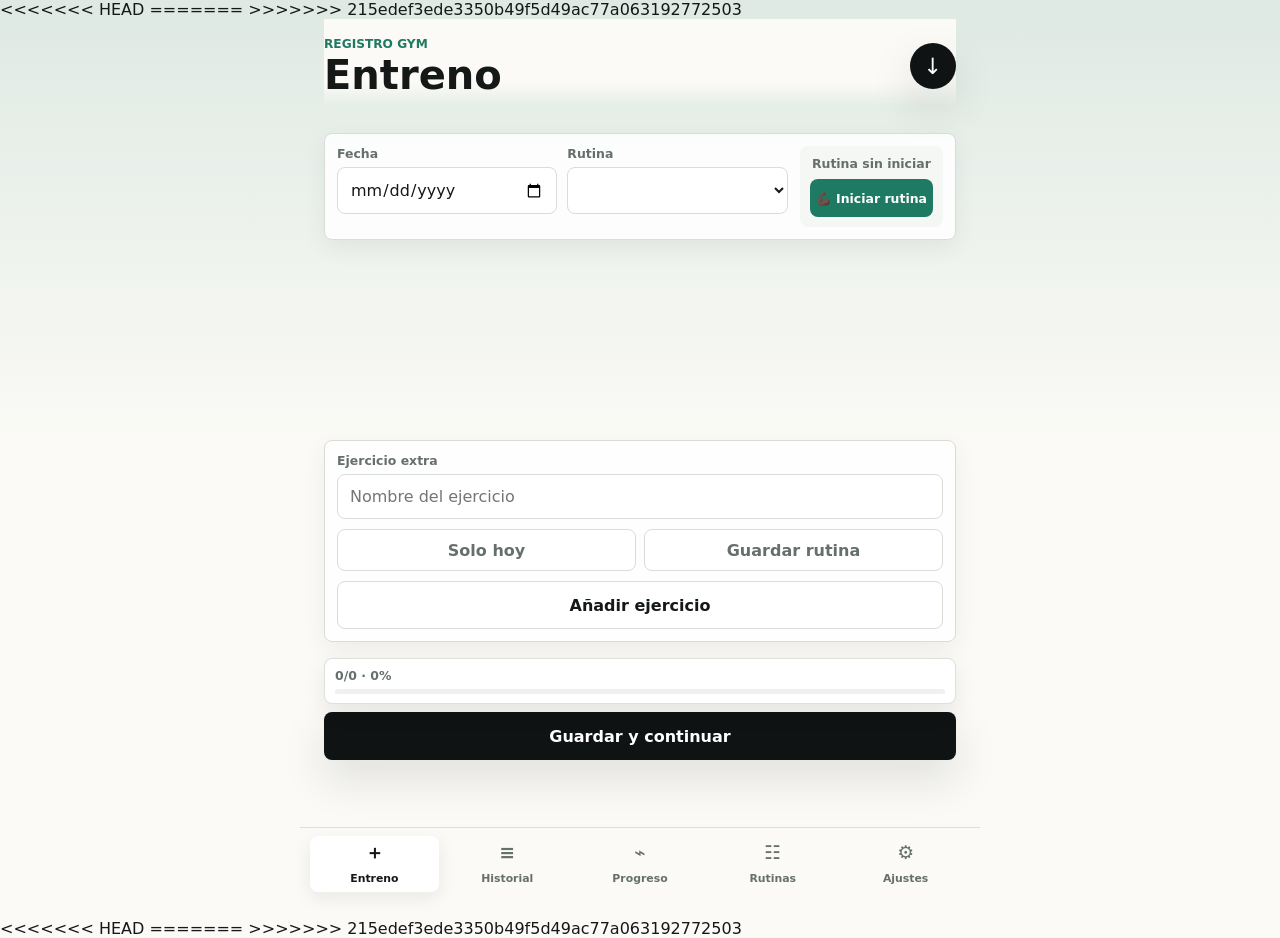
==== commit 6c4281f6: "save-flow-responsive" ====
--- a/preview/save-flow-responsive/index.html
+++ b/preview/save-flow-responsive/index.html
@@ -6,7 +6,11 @@
     <meta name="theme-color" content="#101313" />
     <title>Registro Gym</title>
     <link rel="manifest" href="./manifest.webmanifest" />
+<<<<<<< HEAD
     <link rel="stylesheet" href="./styles.css?v=20260628-session-timestamps" />
+=======
+    <link rel="stylesheet" href="./styles.css?v=20260628-save-flow-progress" />
+>>>>>>> 215edef3ede3350b49f5d49ac77a063192772503
   </head>
   <body>
     <div class="app-shell">
@@ -240,7 +244,12 @@
         <div class="exercise-timeline" id="exerciseTimeline"></div>
       </section>
     </div>
+<<<<<<< HEAD
     <script src="./seed-history.js?v=20260628-session-timestamps"></script>
     <script src="./app.js?v=20260628-session-timestamps"></script>
+=======
+    <script src="./seed-history.js?v=20260628-save-flow-progress"></script>
+    <script src="./app.js?v=20260628-save-flow-progress"></script>
+>>>>>>> 215edef3ede3350b49f5d49ac77a063192772503
   </body>
 </html>
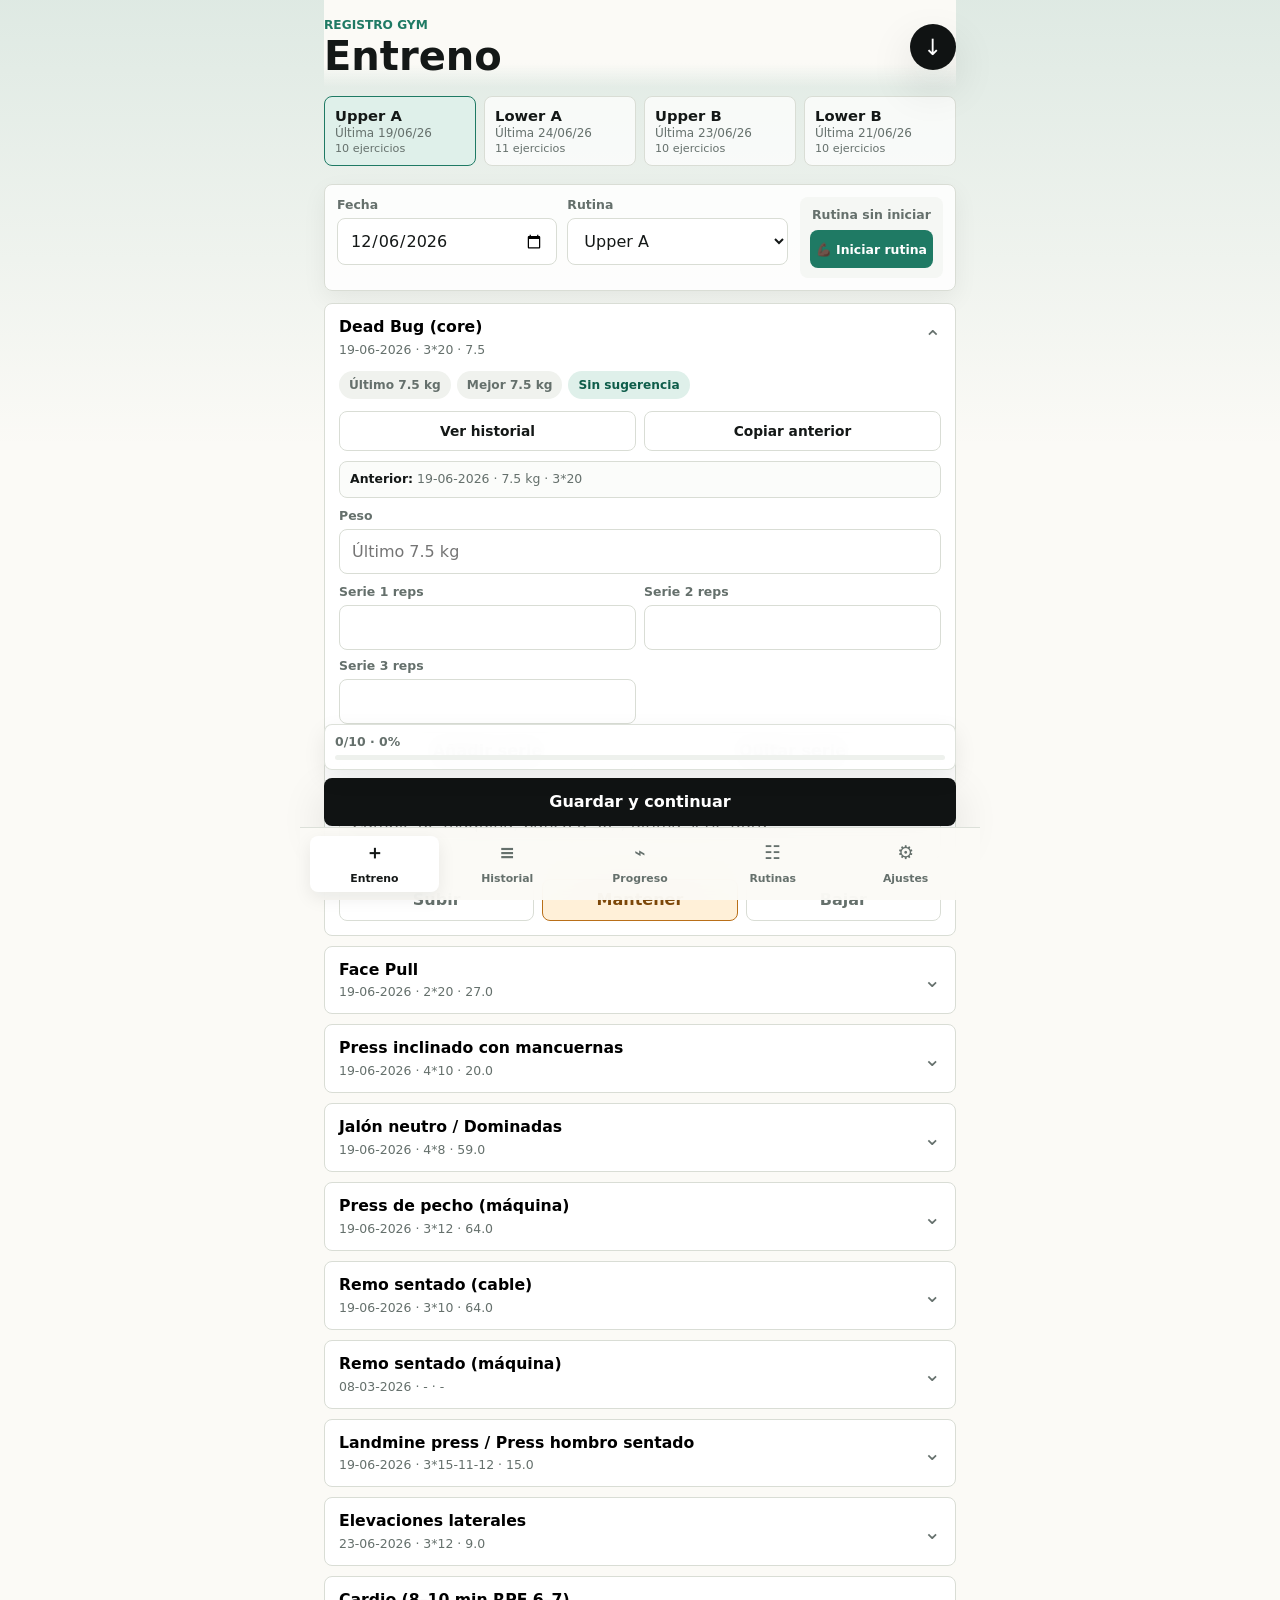
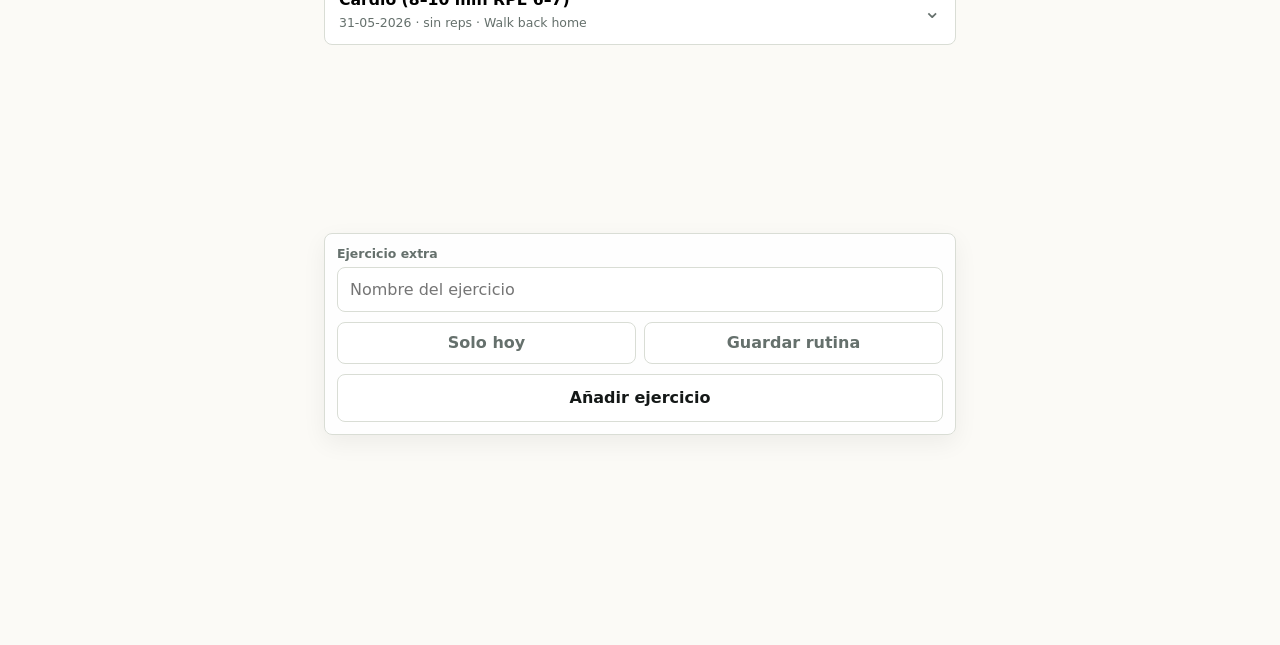
==== commit 46ebe058: "Fix preview conflict markers" ====
--- a/preview/save-flow-responsive/index.html
+++ b/preview/save-flow-responsive/index.html
@@ -6,11 +6,7 @@
     <meta name="theme-color" content="#101313" />
     <title>Registro Gym</title>
     <link rel="manifest" href="./manifest.webmanifest" />
-<<<<<<< HEAD
     <link rel="stylesheet" href="./styles.css?v=20260628-session-timestamps" />
-=======
-    <link rel="stylesheet" href="./styles.css?v=20260628-save-flow-progress" />
->>>>>>> 215edef3ede3350b49f5d49ac77a063192772503
   </head>
   <body>
     <div class="app-shell">
@@ -244,12 +240,7 @@
         <div class="exercise-timeline" id="exerciseTimeline"></div>
       </section>
     </div>
-<<<<<<< HEAD
     <script src="./seed-history.js?v=20260628-session-timestamps"></script>
     <script src="./app.js?v=20260628-session-timestamps"></script>
-=======
-    <script src="./seed-history.js?v=20260628-save-flow-progress"></script>
-    <script src="./app.js?v=20260628-save-flow-progress"></script>
->>>>>>> 215edef3ede3350b49f5d49ac77a063192772503
   </body>
 </html>
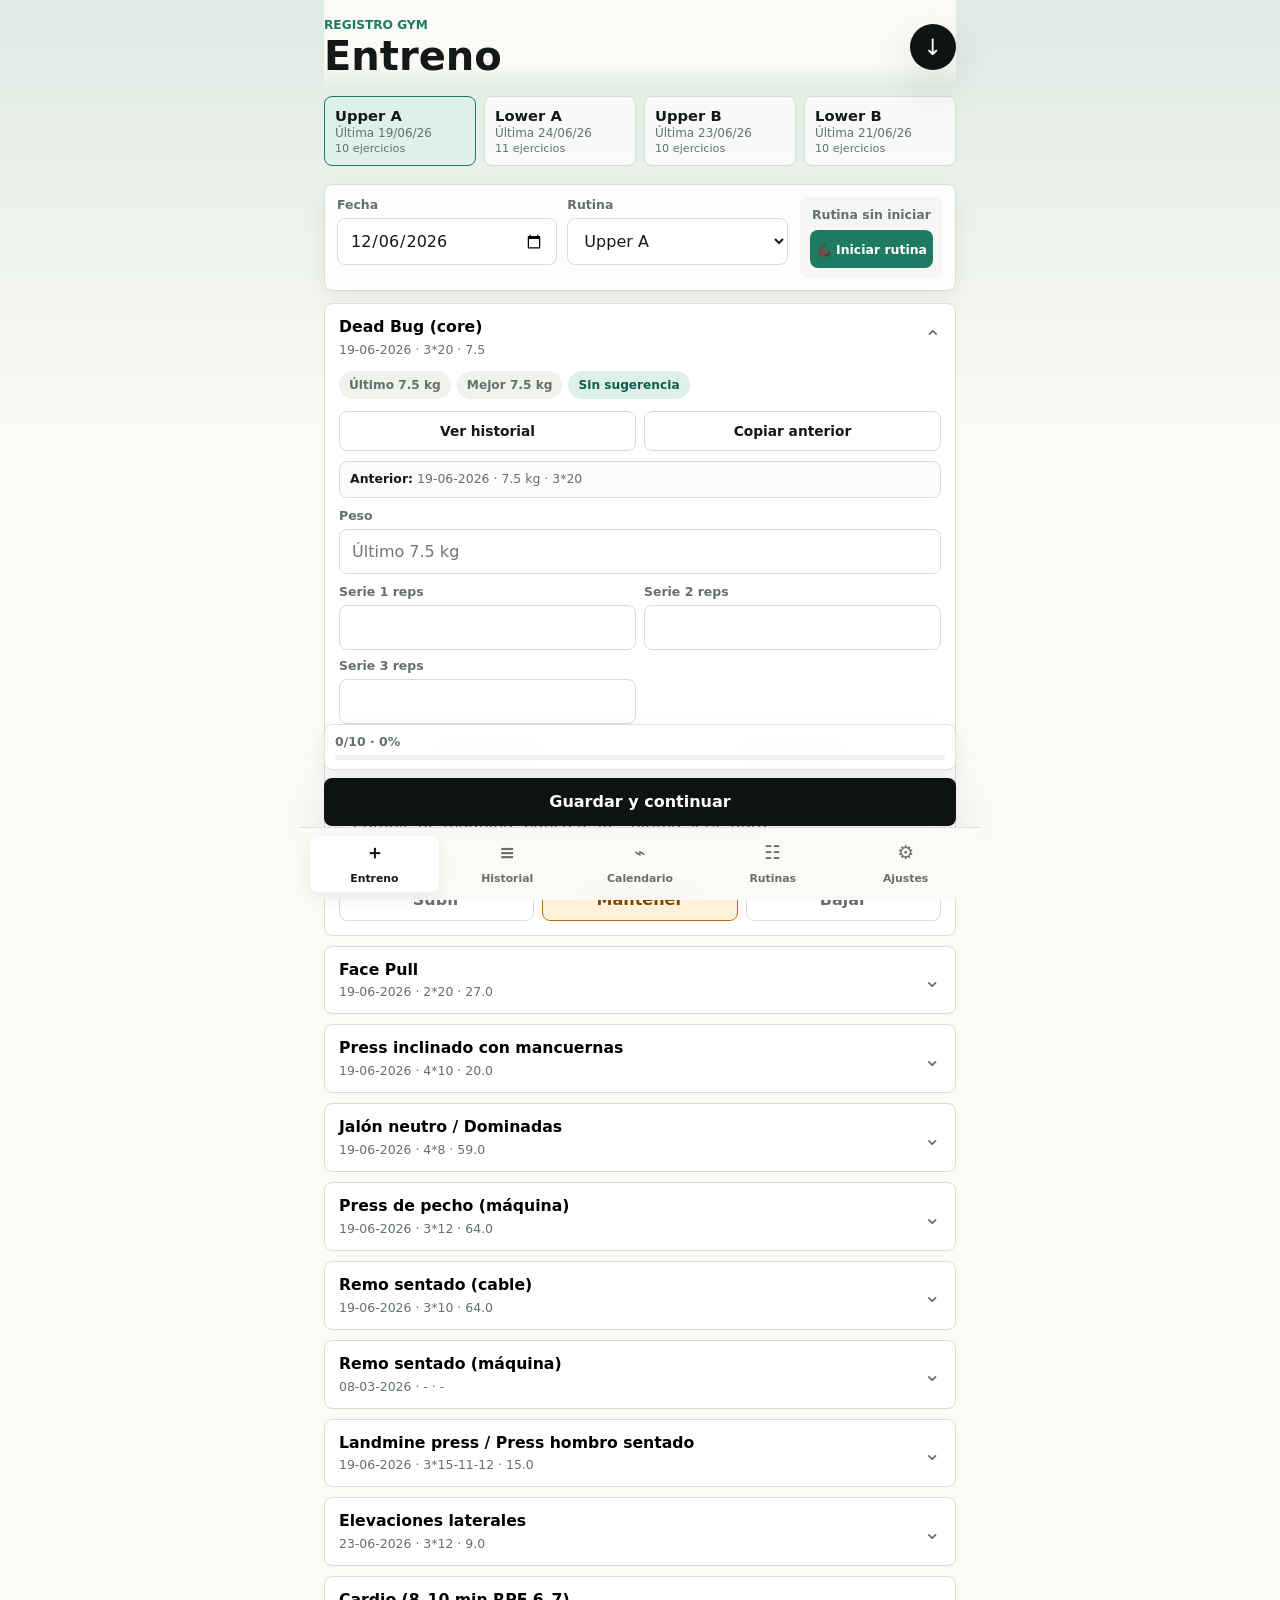
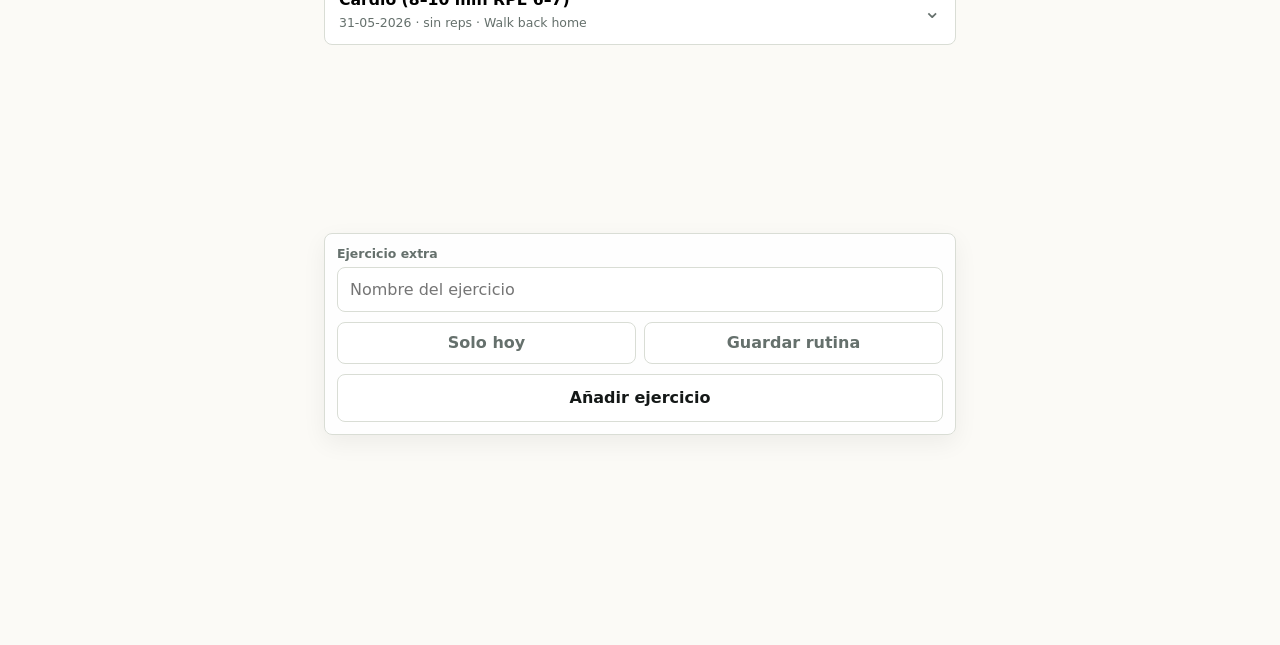
==== commit f992bc62: "Replace progress preview with calendar" ====
--- a/preview/save-flow-responsive/index.html
+++ b/preview/save-flow-responsive/index.html
@@ -6,7 +6,7 @@
     <meta name="theme-color" content="#101313" />
     <title>Registro Gym</title>
     <link rel="manifest" href="./manifest.webmanifest" />
-    <link rel="stylesheet" href="./styles.css?v=20260628-session-timestamps" />
+    <link rel="stylesheet" href="./styles.css?v=20260628-calendar-view" />
   </head>
   <body>
     <div class="app-shell">
@@ -86,25 +86,18 @@
         </section>
 
         <section class="view" id="progressView" aria-labelledby="progressTab">
-          <section class="metrics-panel">
-            <label>
-              <span>Fecha</span>
-              <input id="metricDate" type="date" />
-            </label>
-            <label>
-              <span>Peso corporal</span>
-              <input id="bodyWeightInput" inputmode="decimal" placeholder="kg" />
-            </label>
-            <label>
-              <span>Cintura</span>
-              <input id="waistInput" inputmode="decimal" placeholder="cm" />
-            </label>
-            <button class="secondary-button" id="saveMetricButton" type="button">Añadir medida</button>
-          </section>
-          <div class="chart-wrap">
-            <canvas id="bodyChart" width="720" height="360"></canvas>
-          </div>
-          <div class="metric-list" id="metricList"></div>
+          <section class="calendar-panel">
+            <div class="calendar-toolbar">
+              <button class="small-icon-button" id="prevMonthButton" type="button" aria-label="Mes anterior" title="Mes anterior">‹</button>
+              <label>
+                <span>Mes</span>
+                <input id="calendarMonthInput" type="month" />
+              </label>
+              <button class="small-icon-button" id="nextMonthButton" type="button" aria-label="Mes siguiente" title="Mes siguiente">›</button>
+            </div>
+            <div class="calendar-grid" id="calendarGrid" aria-label="Calendario mensual"></div>
+          </section>
+          <div class="month-workout-list" id="monthWorkoutList"></div>
         </section>
 
         <section class="view" id="routinesView" aria-labelledby="routinesTab">
@@ -166,7 +159,7 @@
         </button>
         <button class="tab" id="progressTab" data-view="progressView" type="button">
           <span aria-hidden="true">⌁</span>
-          <span>Progreso</span>
+          <span>Calendario</span>
         </button>
         <button class="tab" id="routinesTab" data-view="routinesView" type="button">
           <span aria-hidden="true">☷</span>
@@ -240,7 +233,7 @@
         <div class="exercise-timeline" id="exerciseTimeline"></div>
       </section>
     </div>
-    <script src="./seed-history.js?v=20260628-session-timestamps"></script>
-    <script src="./app.js?v=20260628-session-timestamps"></script>
+    <script src="./seed-history.js?v=20260628-mailto-fix"></script>
+    <script src="./app.js?v=20260628-calendar-view"></script>
   </body>
 </html>
--- a/preview/save-flow-responsive/styles.css
+++ b/preview/save-flow-responsive/styles.css
@@ -163,7 +163,7 @@
 }
 
 .session-panel,
-.metrics-panel,
+.calendar-panel,
 .settings-panel,
 .add-exercise-panel,
 .routine-manager-card {
@@ -616,16 +616,14 @@
   margin-bottom: 12px;
 }
 
-.history-item,
-.metric-item {
+.history-item {
   border: 1px solid var(--line);
   border-radius: 8px;
   padding: 12px;
   background: var(--surface);
 }
 
-.history-top,
-.metric-item {
+.history-top {
   display: flex;
   align-items: flex-start;
   justify-content: space-between;
@@ -638,14 +636,26 @@
 }
 
 .history-top small,
-.history-detail,
-.metric-item span {
+.history-detail {
   color: var(--muted);
   font-size: 0.8rem;
 }
 
 .history-detail {
   margin-top: 8px;
+}
+
+.history-actions {
+  display: inline-flex;
+  flex: 0 0 auto;
+  align-items: center;
+  gap: 6px;
+}
+
+.history-delete-button {
+  width: 30px;
+  height: 30px;
+  color: #7d2f37;
 }
 
 .status-badge {
@@ -672,7 +682,7 @@
   background: #ffe5e8;
 }
 
-.metrics-panel,
+.calendar-panel,
 .settings-panel {
   display: grid;
   gap: 10px;
@@ -680,18 +690,103 @@
   padding: 12px;
 }
 
-.chart-wrap {
-  margin-bottom: 12px;
-  border: 1px solid var(--line);
-  border-radius: 8px;
-  padding: 10px;
+.calendar-toolbar {
+  display: grid;
+  grid-template-columns: auto minmax(0, 1fr) auto;
+  gap: 8px;
+  align-items: end;
+}
+
+.calendar-grid {
+  display: grid;
+  grid-template-columns: repeat(7, minmax(0, 1fr));
+  gap: 6px;
+}
+
+.calendar-weekday {
+  color: var(--muted);
+  font-size: 0.72rem;
+  font-weight: 900;
+  text-align: center;
+}
+
+.calendar-day {
+  display: grid;
+  min-width: 0;
+  aspect-ratio: 1;
+  place-items: center;
+  border: 1px solid var(--line);
+  border-radius: 8px;
+  color: var(--ink);
+  background: #fff;
+  font-size: 0.82rem;
+  font-weight: 850;
+}
+
+.calendar-day.is-empty {
+  border-color: transparent;
+  background: transparent;
+}
+
+.calendar-day.is-active {
+  border-color: var(--accent);
+  color: #0e5d4a;
+  background: var(--accent-soft);
+  box-shadow: inset 0 0 0 1px rgba(31, 122, 100, 0.18);
+}
+
+.month-workout-list {
+  display: grid;
+  gap: 8px;
+}
+
+.month-table,
+.month-empty {
+  border: 1px solid var(--line);
+  border-radius: 8px;
   background: var(--surface);
 }
 
-canvas {
-  display: block;
-  width: 100%;
-  height: auto;
+.month-table {
+  overflow: hidden;
+}
+
+.month-table-head,
+.month-table-row {
+  display: grid;
+  grid-template-columns: minmax(104px, 0.7fr) minmax(0, 1.3fr);
+  gap: 10px;
+  align-items: center;
+  padding: 10px 12px;
+}
+
+.month-table-head {
+  color: var(--muted);
+  background: #f5f7f4;
+  font-size: 0.78rem;
+  font-weight: 900;
+}
+
+.month-table-row + .month-table-row {
+  border-top: 1px solid var(--line);
+}
+
+.month-table-row span {
+  color: var(--muted);
+  font-size: 0.82rem;
+}
+
+.month-table-row strong {
+  min-width: 0;
+  overflow-wrap: anywhere;
+  font-size: 0.9rem;
+}
+
+.month-empty {
+  padding: 14px;
+  color: var(--muted);
+  font-weight: 800;
+  text-align: center;
 }
 
 .settings-panel p {
